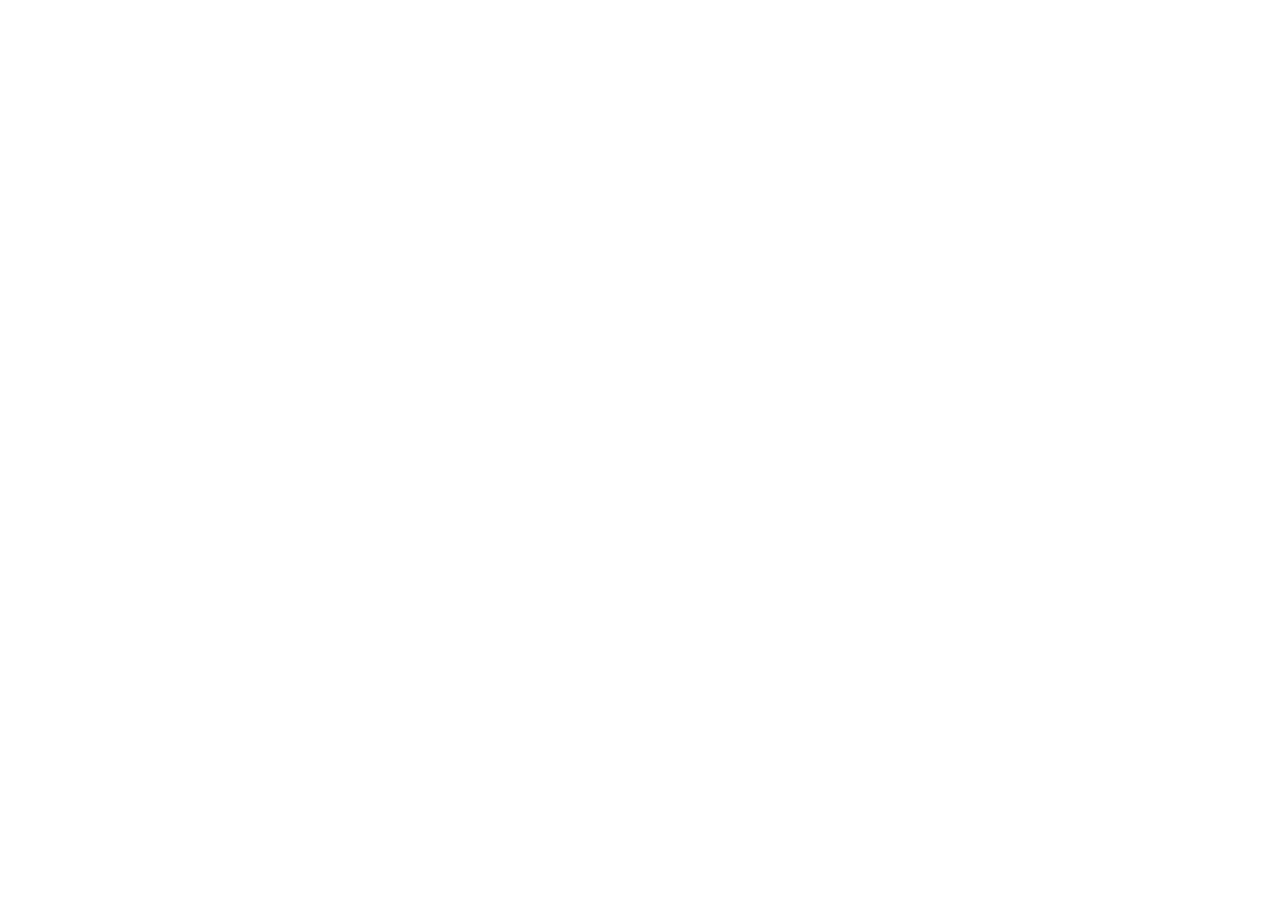
==== rps.html @ 2ed02cd3 "rps game done" ====
<!DOCTYPE html>
<html lang="en">
<head>
    <meta charset="UTF-8">
    <meta name="viewport" content="width=device-width, initial-scale=1.0">
    <title>Document</title>
</head>
<body>
    <script src="rps.js"></script>
</body>
</html>
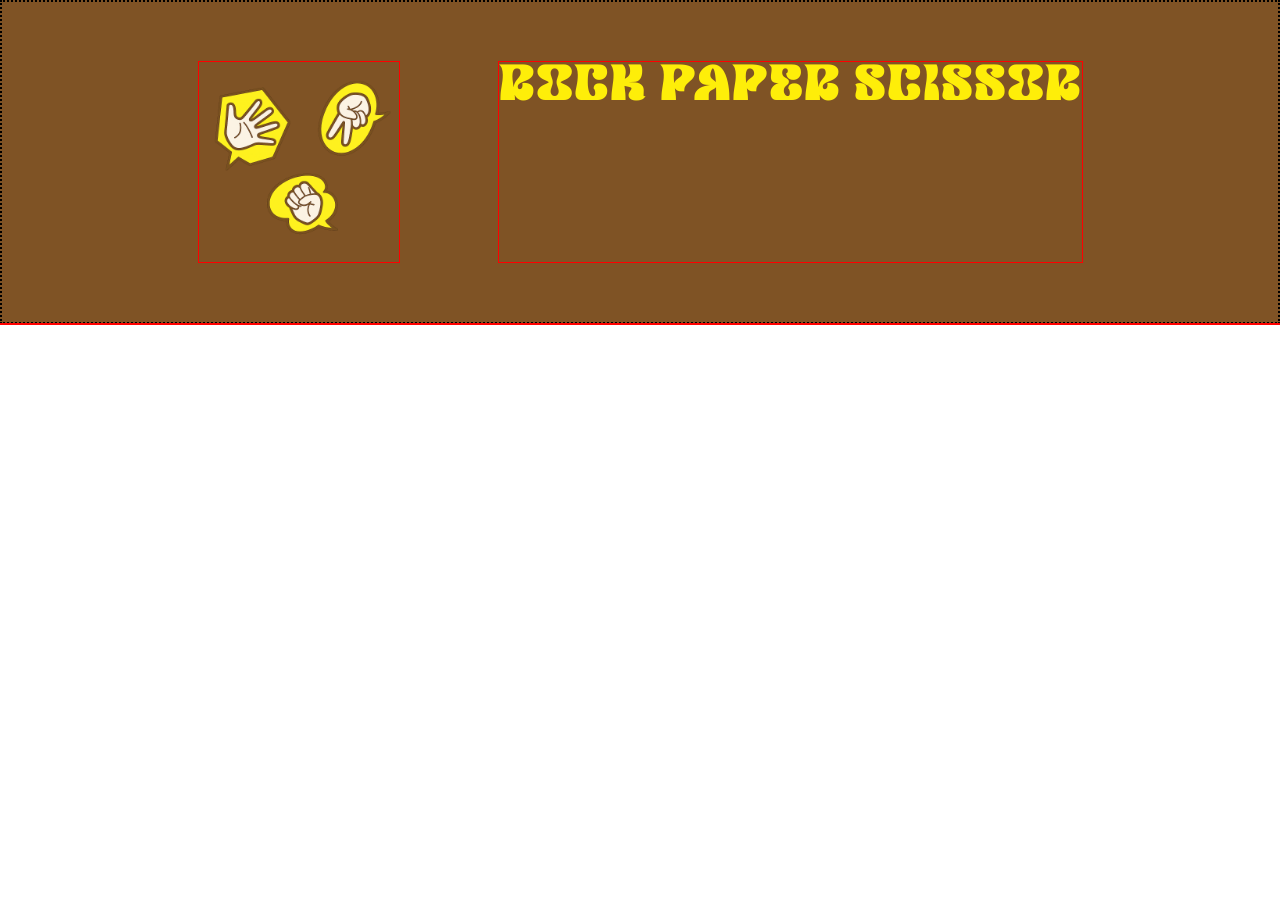
==== commit 9281388d: "just saving progress" ====
--- a/rps.html
+++ b/rps.html
@@ -4,8 +4,21 @@
     <meta charset="UTF-8">
     <meta name="viewport" content="width=device-width, initial-scale=1.0">
     <title>Document</title>
+    <link rel="stylesheet" href="rps.css">
 </head>
 <body>
-    <script src="rps.js"></script>
+    <!--<script src="rps.js"></script>!-->
+
+    <header>
+        <img id = "header-logo" src="./images/Logo.png" alt="Company Logo">
+        <h1 id="heading">ROCK PAPER SCISSOR</h1>
+    </header>
+
+    <div id="rules"></div>
+
+    <div id="game"></div>
+
+    <footer></footer>
+
 </body>
 </html>
--- a/rps.css
+++ b/rps.css
@@ -0,0 +1,45 @@
+*{
+    outline: 1px solid red;
+    margin: 0px;
+    padding: 0px;
+}
+
+/* In styles.css */
+
+@font-face {
+    font-family: 'MyCoolFont';  /* You pick this name */
+    src: url('./fonts/Klemer Display DEMO.ttf') format('truetype');
+}
+
+
+
+header {
+    display:flex;
+    border-style: dotted;
+    border-color: black;
+    border-width: 2px;
+    padding: 10px;
+    justify-content: center;
+    background-color: #7f5325;
+}
+
+#heading {
+   color: #feee09; 
+    margin-top: 50px;
+    margin-bottom: 50px;
+    margin-left: 50px;
+   font-family: 'MyCoolFont', sans-serif;
+   font-size: 48px;
+   letter-spacing: 3px; 
+}
+
+#header-logo {
+    flex-basis: 200px;
+    margin-top: 50px;
+    margin-bottom: 50px;
+    margin-right: 50px;
+    min-width: 0px;
+    height: auto;
+
+}   
+
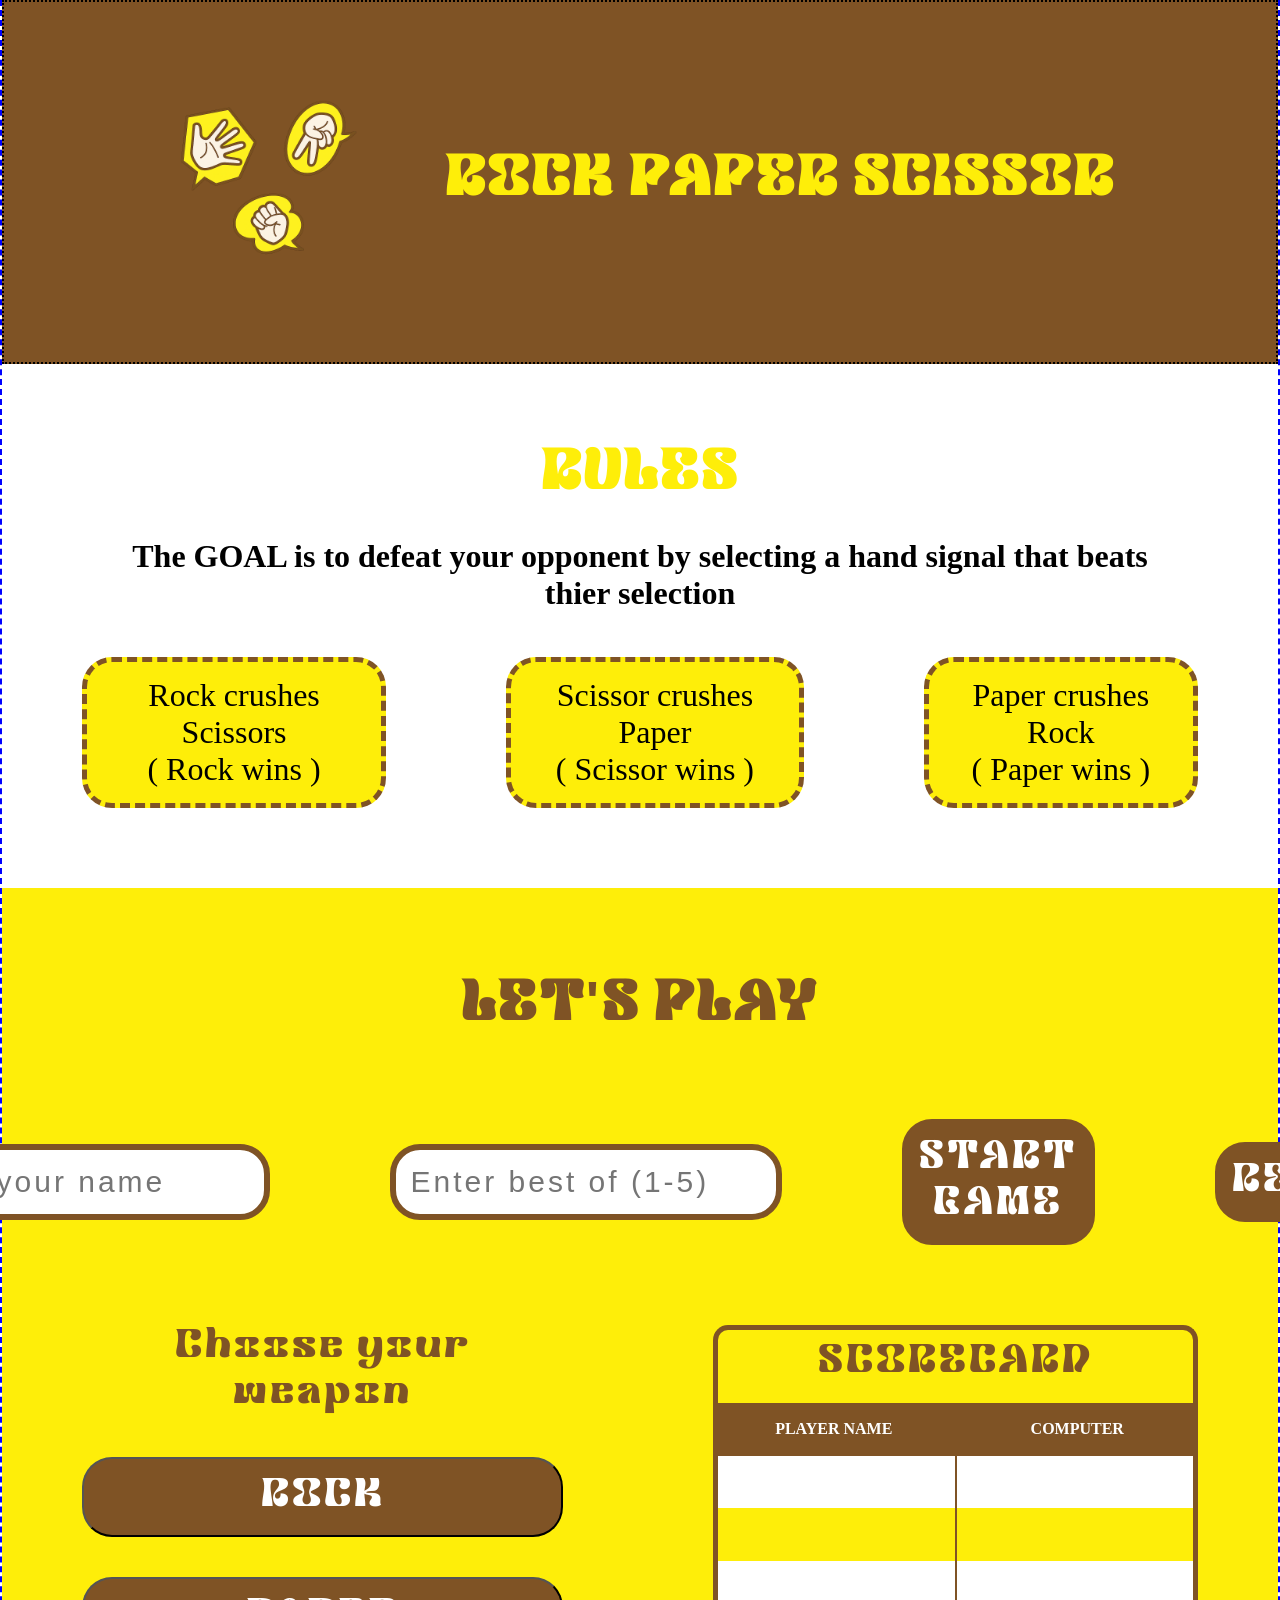
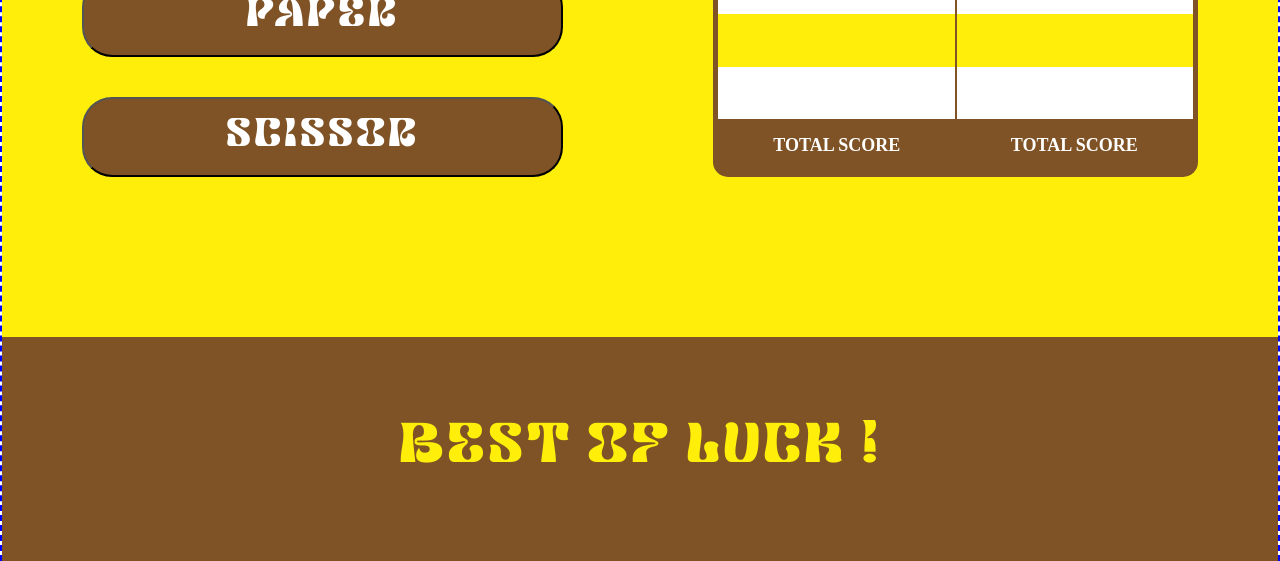
==== commit f021fcda: "website complete" ====
--- a/rps.html
+++ b/rps.html
@@ -5,20 +5,92 @@
     <meta name="viewport" content="width=device-width, initial-scale=1.0">
     <title>Document</title>
     <link rel="stylesheet" href="rps.css">
+    <script src="rps.js" defer></script>
 </head>
 <body>
-    <!--<script src="rps.js"></script>!-->
-
-    <header>
-        <img id = "header-logo" src="./images/Logo.png" alt="Company Logo">
-        <h1 id="heading">ROCK PAPER SCISSOR</h1>
+<header>
+        <img src="./images/Logo.png" alt="Company Logo">
+        <h1>ROCK PAPER SCISSOR</h1>
     </header>
 
-    <div id="rules"></div>
+    <div id="rules-section">
+        <h1>RULES</h1>
+        <h3>The GOAL is to defeat your opponent by selecting a hand signal that beats thier selection</h3>
+        <div id="rules">
+            <div>Rock crushes Scissors<br>( Rock wins )</div>
+            <div>Scissor crushes Paper<br>( Scissor wins )</div>
+            <div>Paper crushes Rock<br>( Paper wins )</div>
+        </div>
+    </div>
 
-    <div id="game"></div>
+    <div id="game">
+        <h1>LET'S PLAY</h1>
+        <div id="row1">
+            <div id="input-name">
+                <form>
+                <label for="item"></label>
+                <input type="text" name="username" id="username" placeholder="Enter your name">
+                </form>
+            </div>
+            <div id="input-bestof">
+                <form>
+                <label for="item"></label>
+                <input type="text" name="bestof" id="bestof" placeholder="Enter best of (1-5)">
+                </form>
+            </div>
+            <button id="input-startgame">START GAME</button>
+            <button id="input-resetgame">RESET</button>
+        </div>
+        
+        <div id="row2">  
+            <div id="row2-left">
+                <div id="chooseweapon-text">Choose your weapon</div>
+                <div id="input-weapon">
+                    <button id="input-rock">ROCK</button>
+                    <button id="input-paper">PAPER</button>
+                    <button id="input-scissor">SCISSOR</button>
+                </div>
+            </div>
+            <div id="scorecard">
+                <div id="r1">SCORECARD</div>
+                <div id="r2">
+                    <div id="p1">PLAYER NAME</div>
+                    <div id="p2">COMPUTER</div>
+                </div>
+                <div id="r3">
+                    <div id="p1s1"></div>
+                    <div id="p2s1"></div>
+                </div>
+                <div id="r4">
+                    <div id="p1s2"></div>
+                    <div id="p2s2"></div>
+                </div>
+                <div id="r5">
+                    <div id="p1s3"></div>
+                    <div id="p2s3"></div>
+                </div>
+                <div id="r6">
+                    <div id="p1s4"></div>
+                    <div id="p2s4"></div>
+                </div>
+                <div id="r7">
+                    <div id="p1s5"></div>
+                    <div id="p2s5"></div>
+                </div>
+                <div id="r8">
+                    <div id="p1total">TOTAL SCORE</div>
+                    <div id="p2total">TOTAL SCORE</div>
+                </div>
+            </div>
+        </div>
+        <div id="winner"></div>
 
-    <footer></footer>
+
+
+
+    </div>
+
+    <footer>BEST OF LUCK !</footer>
 
 </body>
 </html>
--- a/rps.css
+++ b/rps.css
@@ -1,45 +1,350 @@
-*{
+/**{
     outline: 1px solid red;
     margin: 0px;
     padding: 0px;
-}
-
-/* In styles.css */
+}*/
+
+*{
+    margin: 0px;
+    padding: 0px;
+}
+
+body {
+    margin: 0 auto;    /* Centers the entire website */
+    border-left: 2px dashed blue; /* Your Left Ruler */
+    border-right: 2px dashed blue; /* Your Right Ruler */
+}
+
+/* Since the header background usually stretches full-width, 
+   we move the background color to the body or a wrapper */
 
 @font-face {
-    font-family: 'MyCoolFont';  /* You pick this name */
+    font-family: 'MyCoolFont';
     src: url('./fonts/Klemer Display DEMO.ttf') format('truetype');
 }
 
-
-
 header {
-    display:flex;
+    display: flex;
     border-style: dotted;
     border-color: black;
     border-width: 2px;
     padding: 10px;
     justify-content: center;
     background-color: #7f5325;
-}
-
-#heading {
-   color: #feee09; 
-    margin-top: 50px;
-    margin-bottom: 50px;
-    margin-left: 50px;
-   font-family: 'MyCoolFont', sans-serif;
-   font-size: 48px;
-   letter-spacing: 3px; 
-}
-
-#header-logo {
-    flex-basis: 200px;
-    margin-top: 50px;
-    margin-bottom: 50px;
-    margin-right: 50px;
+    align-items: center;
+    padding: 80px;
+    gap: 80px; 
+}
+
+header h1 {
+    color: #feee09; 
+    font-family: 'MyCoolFont', sans-serif;
+    font-size: 56px;
+    letter-spacing: 3px; 
+}
+
+header img {
+    flex: 0 0 200px;
     min-width: 0px;
     height: auto;
 
-}   
-
+}
+
+#rules-section {
+
+    background-color: white;
+    padding: 80px;
+}
+
+#rules-section h1 {
+    color: #feee09; 
+    font-family: 'MyCoolFont', sans-serif;
+    font-size: 56px;
+    letter-spacing: 3px;
+    text-align: center;
+    margin-bottom: 30px;
+}
+
+#rules-section h3 {
+    text-align: center;
+    margin: 30px;
+    font-size: 32px;
+    margin-bottom: 45px;
+}
+
+#rules {
+    display: flex;
+    justify-content: center;
+    gap : 120px;
+}
+
+#rules > * {
+    
+    font-size: 32px;
+    text-align: center;
+    background-color: #feee09;
+    border-color: #7f5325;
+    border-width: 5px;
+    border-radius: 30px;
+    border-style: dashed;
+    padding: 15px;
+}
+
+#game {
+    padding: 80px;
+    background-color: #feee09;
+}
+
+#game h1 {
+    margin-bottom: 80px;
+    text-align: center;
+    color:#7f5325;
+    font-family: 'MyCoolFont', sans-serif;
+    font-size: 56px;
+    letter-spacing: 3px;
+}
+
+#row1 {
+    display:flex;
+    justify-content: center;
+    gap: 120px;
+    align-items: center;
+}
+
+#row1 > * {
+    font-size: 40px;
+    text-align: center;
+}
+
+/*#input-name, #input-bestof {
+    background-color: white;
+    border-style: solid;
+    border-color: #7f5325;
+    border-radius: 30px;
+    padding: 15px;
+    text-align: center;
+    font-family: 'MyCoolFont', sans-serif;
+    color: grey;
+    letter-spacing: 3px; 
+}*/
+
+/*form {
+    background-color: white;
+    border-style: solid;
+    border-color: #7f5325;
+    border-radius: 30px;
+    padding: 15px;
+}*/
+
+form input {
+    text-align: left;
+    color: grey;
+    letter-spacing: 3px;
+    font-size: 30px;
+    background-color: white;
+    border-style: solid;
+    border-color: #7f5325;
+    border-radius: 30px;
+    padding: 15px;
+    border-width: 6px;
+    max-width: 350px;
+}
+
+#input-startgame, #input-resetgame {
+   background-color:#7f5325;
+   border-radius: 30px;
+   padding: 15px;
+   text-align: center;
+   font-family: 'MyCoolFont', sans-serif;
+   border-style: solid;
+   border-color: #7f5325;
+   border-radius: 30px;
+   color: white;
+   letter-spacing: 3px; 
+}
+
+#row2 {
+    display: flex;
+    justify-content: center;
+    margin-top: 80px;
+    gap: 150px
+}
+#row2-left {
+    display: flex;
+    flex-direction: column;
+    text-align: center;
+    gap: 40px;
+}
+
+#row2-left #chooseweapon-text {
+    font-family: 'MyCoolFont', sans-serif;
+    font-size: 40px;
+    color: #7f5325;
+    letter-spacing: 3px; 
+
+}
+
+#input-weapon {
+    display: flex;
+    flex-direction: column;
+    text-align: center;
+    gap: 40px;
+}
+
+#input-weapon > * {
+    font-family: 'MyCoolFont', sans-serif;
+    font-size: 40px;
+    color: white;
+    background-color: #7f5325;
+    border-radius: 30px;
+    padding: 15px;
+    letter-spacing: 3px; 
+}
+
+#scorecard {
+    display: flex;
+    flex-direction: column;
+    justify-content: center;
+}
+
+#r2, #r3, #r4, #r5, #r6, #r7, #r8 {
+  display: flex;
+  gap: 0px;
+  align-items: center;
+}
+
+#p1, #p2, #p1s1, #p2s1, #p1s2, #p2s2, #p1s3, #p2s3, #p1s4, #p2s4, #p1s5, #p2s5, #p1total, #p2total {
+    flex: 1;
+    text-align: center;
+    display: flex;
+    justify-content: center;
+    align-items: center;
+    font-size: 16px;
+}
+
+#r2, #r8 {
+    background-color: #7f5325;
+    color: white;
+    font-weight: 800;
+}
+
+#r1, #r4, #r6 {
+    background-color: #feee09;
+    color: #7f5325;
+}
+
+#r3, #r5, #r7 {
+    background-color: white;
+    color: #7f5325;
+}
+
+#r1 {
+    font-family: 'MyCoolFont', sans-serif;
+    font-size: 40px;
+    letter-spacing: 3px;
+    text-align: center;
+    padding-left: 100px;
+    padding-right: 100px;
+    padding-top: 10px;
+    padding-bottom: 10px;
+}
+
+#scorecard > * {
+    flex: 1;
+}
+
+#p1total, #p2total {
+   font-size: 18px;
+   font-weight: 800;
+   text-align: center;
+   padding-left: 50px;
+   padding-right: 50px;
+   padding-top: 10px;
+   padding-bottom: 10px;
+}
+
+#r1 {
+    border: 5px solid #7f5325;
+    border-bottom: none;
+    border-radius: 15px;
+    border-bottom-left-radius: 0px;
+    border-bottom-right-radius: 0px;
+}
+
+#r8 {
+    border: 5px solid #7f5325;
+    border-top: none;
+    border-radius: 15px;
+    border-top-left-radius: 0px;
+    border-top-right-radius: 0px;  
+}
+
+#r3, #r4, #r5, #r6, #r7 {
+    border-left: 5px solid #7f5325;
+    border-right: 5px solid #7f5325;
+    border-right: 5px solid #7f5325;
+}
+
+#p1, #p1s1, #p1s2, #p1s3, #p1s4, #p1s5 {
+    border-right: 1px solid #7f5325;
+    height: 100%;
+}
+
+#p2, #p2s1, #p2s2, #p2s3, #p2s4, #p2s5 {
+    border-left: 1px solid #7f5325;
+    height: 100%;
+}
+
+#winner {
+    font-family: 'MyCoolFont', sans-serif;
+    font-size: 56px;
+    color: #7f5325;
+    letter-spacing: 3px;
+    text-align: center;
+    margin: 80px;
+}
+
+footer {
+    font-family: 'MyCoolFont', sans-serif;
+    background-color: #7f5325;
+    font-size: 56px;
+    color:#feee09;
+    letter-spacing: 3px;
+    text-align: center;
+    padding: 80px;
+}
+
+
+
+
+
+
+
+
+
+
+
+
+
+
+
+
+
+
+
+
+
+
+
+
+
+
+
+
+
+
+
+
+
+
+
